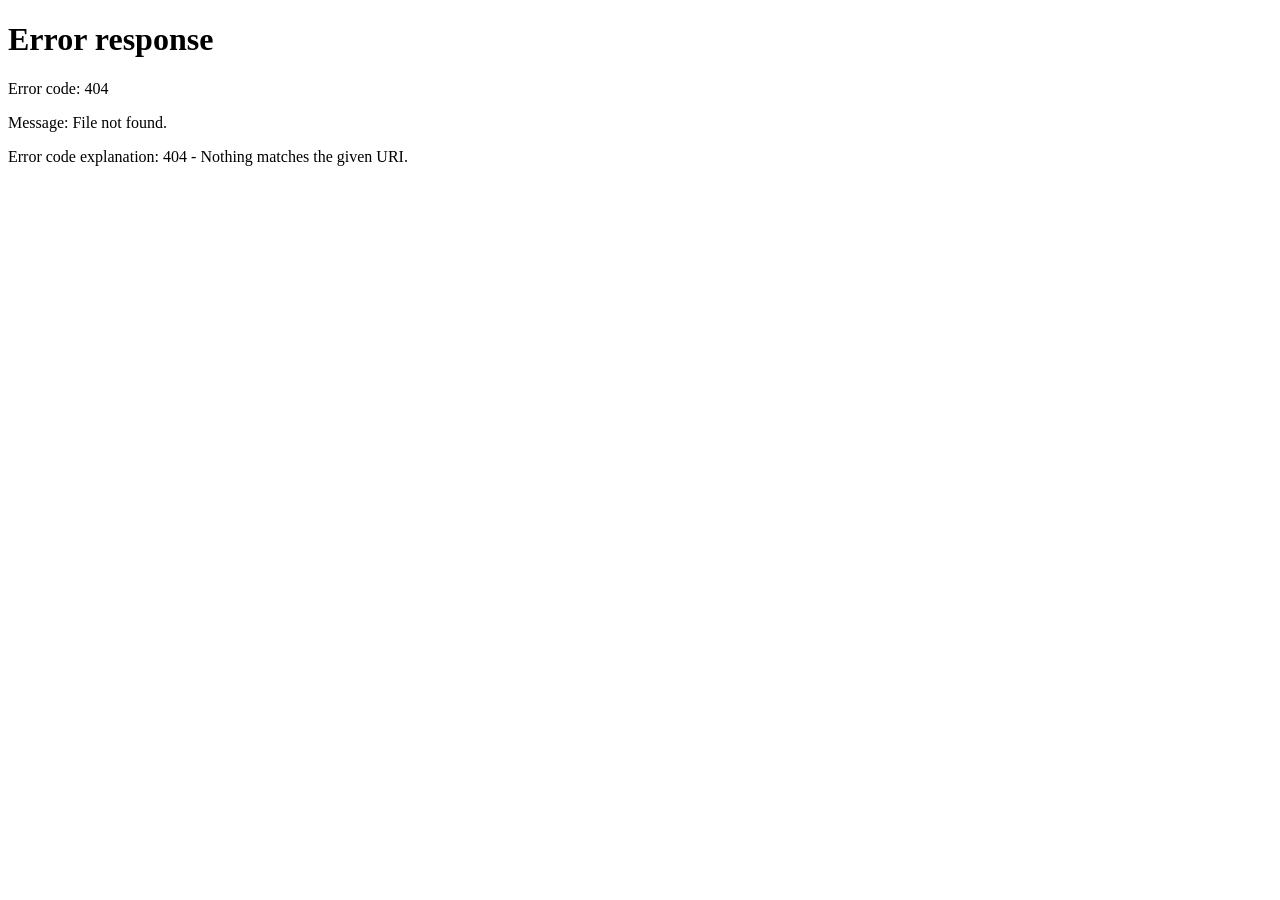
==== index.html @ 54d821c3 "Criação do Index" ====
<!DOCTYPE html>
<html lang="pt-br">
<head>
  <meta charset="UTF-8">
  <meta name="viewport" content="width=device-width, initial-scale=1.0">
  <title>Redirecionando...</title>
</head>
<body>
  <script>
    document.addEventListener("DOMContentLoaded", () => {
      window.location.href = "/tarefa/pages/tarefas.html"
    })
  </script>
</body>
</html>
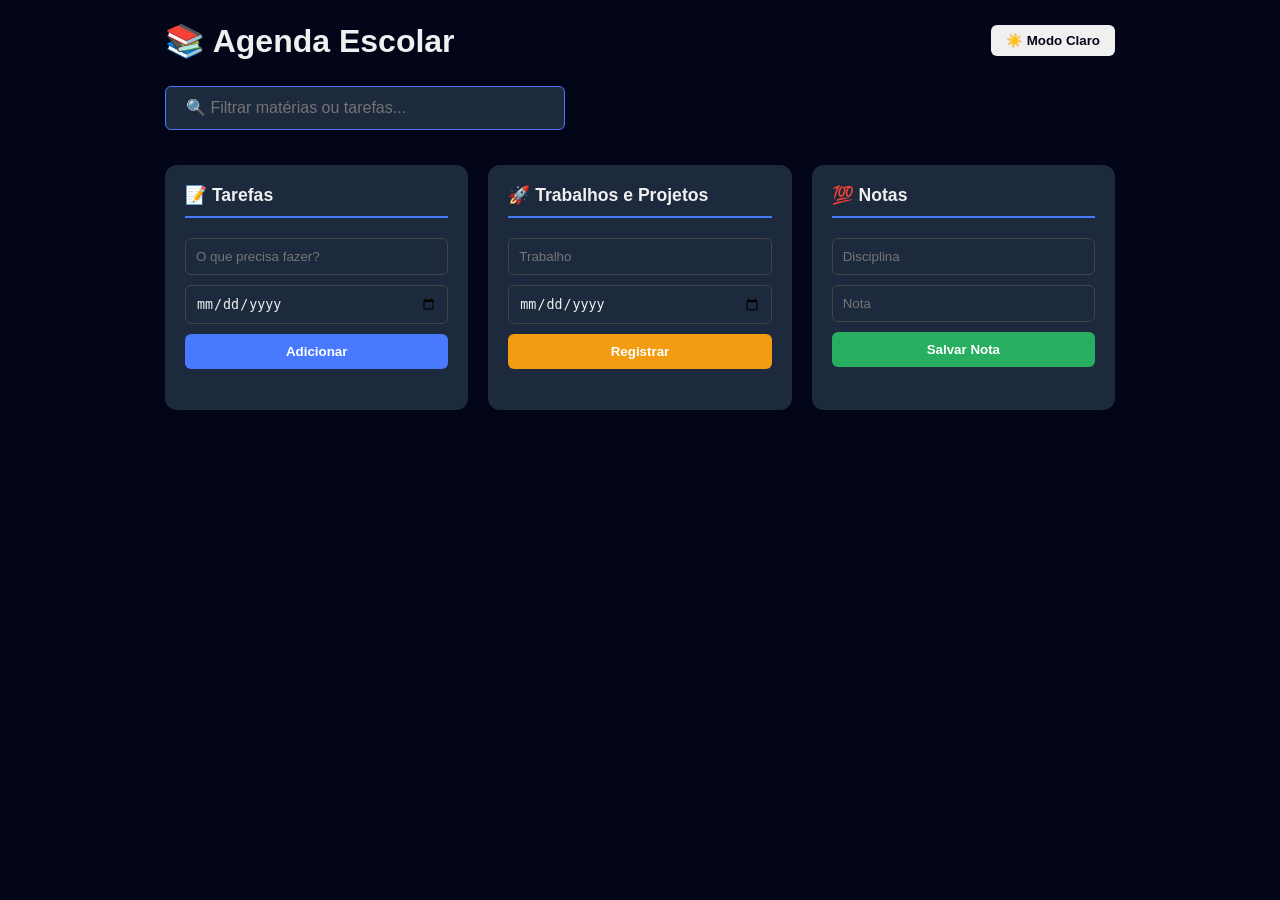
==== commit 350128e2: "Atualiza o layout da página inicial e adiciona funcionalidade de gerenciamento de tarefas" ====
--- a/index.html
+++ b/index.html
@@ -1,15 +1,300 @@
 <!DOCTYPE html>
 <html lang="pt-br">
 <head>
-  <meta charset="UTF-8">
-  <meta name="viewport" content="width=device-width, initial-scale=1.0">
-  <title>Redirecionando...</title>
+    <meta charset="UTF-8">
+    <meta name="viewport" content="width=device-width, initial-scale=1.0">
+    <title>Agenda Escolar</title>
+    <style>
+        :root {
+            --primary: #4a90e2;
+            --secondary: #f39c12;
+            --success: #27ae60;
+            --danger: #e74c3c;
+            --bg: #f4f7f6;
+            --card-bg: #ffffff;
+            --text: #2c3e50;
+            --border: #ddd;
+            --muted: #95a5a6;
+        }
+
+        body.dark-mode {
+            --bg: oklch(12.9% 0.042 264.695);
+            --card-bg: oklch(27.9% 0.041 260.031);
+            --text: #f0f0f0;
+            --border: #444;
+            --primary: #4979ff;
+        }
+
+        body {
+            font-family: 'Segoe UI', Tahoma, Geneva, Verdana, sans-serif;
+            background-color: var(--bg);
+            color: var(--text);
+            margin: 0;
+            padding: 20px;
+            transition: background 0.3s, color 0.3s;
+        }
+
+        .container { max-width: 950px; margin: 0 auto; }
+
+        header {
+            display: flex;
+            justify-content: space-between;
+            align-items: center;
+            margin-bottom: 20px;
+            flex-wrap: wrap;
+            gap: 15px;
+        }
+
+        .filter-container {
+            margin-bottom: 30px;
+            position: sticky;
+            top: 10px;
+            z-index: 100;
+        }
+
+        #filterInput {
+            border: 1px solid var(--primary);
+            font-size: 1rem;
+            padding: 12px 20px;
+            box-shadow: 0 4px 12px rgba(0,0,0,0.1);
+            outline: none;
+            max-width: 400px;
+        }
+
+        .grid {
+            display: grid;
+            grid-template-columns: repeat(auto-fit, minmax(300px, 1fr));
+            gap: 20px;
+        }
+
+        .card {
+            background: var(--card-bg);
+            padding: 20px;
+            border-radius: 12px;
+            box-shadow: 0 4px 6px rgba(0,0,0,0.1);
+        }
+
+        h2 {
+            border-bottom: 2px solid var(--primary);
+            padding-bottom: 10px;
+            font-size: 1.1rem;
+            margin-top: 0;
+        }
+
+        input[type="text"], input[type="date"], input[type="number"], button {
+            width: 100%;
+            padding: 10px;
+            margin: 5px 0;
+            border: 1px solid var(--border);
+            border-radius: 6px;
+            box-sizing: border-box;
+            background: var(--card-bg);
+            color: var(--text);
+            outline: none;
+        }
+
+        button {
+            background-color: var(--primary);
+            color: white;
+            border: none;
+            cursor: pointer;
+            font-weight: bold;
+        }
+
+        .btn-theme { width: auto; padding: 8px 15px; background: var(--text); color: var(--bg); }
+
+        .item-list { list-style: none; padding: 0; margin-top: 15px; }
+
+        .item {
+            background: rgba(0,0,0,0.03);
+            padding: 12px;
+            margin-bottom: 8px;
+            border-radius: 6px;
+            display: flex;
+            justify-content: space-between;
+            align-items: center;
+            border-left: 4px solid var(--primary);
+            transition: all 0.3s ease;
+        }
+
+        /* Estilo para itens concluídos */
+        .item.completed {
+            opacity: 0.5;
+            border-left-color: var(--muted) !important;
+            background: rgba(0,0,0,0.01);
+        }
+
+        .item.completed strong {
+            text-decoration: line-through;
+            color: var(--muted);
+        }
+
+        .item.completed .countdown { display: none; }
+
+        body.dark-mode .item { background: rgba(255,255,255,0.05); }
+
+        .item-content { display: flex; align-items: center; gap: 10px; flex-grow: 1; }
+
+        .checkbox { width: 18px; height: 18px; cursor: pointer; }
+
+        .countdown { font-size: 0.75rem; display: block; color: var(--secondary); font-weight: bold; }
+        .overdue { color: var(--danger); }
+
+        .btn-del {
+            background: var(--danger);
+            width: 30px;
+            height: 30px;
+            padding: 0;
+            margin-left: 10px;
+            flex-shrink: 0;
+        }
+    </style>
 </head>
 <body>
-  <script>
-    document.addEventListener("DOMContentLoaded", () => {
-      window.location.href = "/tarefa/pages/tarefas.html"
-    })
-  </script>
+
+<div class="container">
+    <header>
+        <h1 style="margin:0">📚 Agenda Escolar</h1>
+        <button class="btn-theme" onclick="toggleDarkMode()" id="themeBtn">🌙 Modo Escuro</button>
+    </header>
+
+    <div class="filter-container">
+        <input type="text" id="filterInput" placeholder="🔍 Filtrar matérias ou tarefas..." oninput="renderAll()">
+    </div>
+
+    <div class="grid">
+        <div class="card">
+            <h2>📝 Tarefas</h2>
+            <input type="text" id="taskName" placeholder="O que precisa fazer?">
+            <input type="date" id="taskDate">
+            <button onclick="addItem('tasks', 'taskName', 'taskDate')">Adicionar</button>
+            <ul id="taskList" class="item-list"></ul>
+        </div>
+
+        <div class="card">
+            <h2>🚀 Trabalhos e Projetos</h2>
+            <input type="text" id="projectName" placeholder="Trabalho">
+            <input type="date" id="projectDate">
+            <button onclick="addItem('projects', 'projectName', 'projectDate')" style="background-color: var(--secondary);">Registrar</button>
+            <ul id="projectList" class="item-list"></ul>
+        </div>
+
+        <div class="card">
+            <h2>💯 Notas</h2>
+            <input type="text" id="examSubject" placeholder="Disciplina">
+            <input type="number" id="examGrade" placeholder="Nota" step="0.1" min="0" max="10">
+            <button onclick="addGrade()" style="background-color: var(--success);">Salvar Nota</button>
+            <ul id="gradeList" class="item-list"></ul>
+        </div>
+    </div>
+</div>
+
+<script>
+    let data = JSON.parse(localStorage.getItem('schoolAgendaProV3')) || {
+        tasks: [],
+        projects: [],
+        grades: [],
+        darkMode: true
+    };
+
+    function toggleDarkMode() {
+        data.darkMode = !data.darkMode;
+        applyTheme();
+        saveData();
+    }
+
+    function applyTheme() {
+        const btn = document.getElementById('themeBtn');
+        document.body.classList.toggle('dark-mode', data.darkMode);
+        btn.innerText = data.darkMode ? "☀️ Modo Claro" : "🌙 Modo Escuro";
+    }
+
+    function saveData() {
+        localStorage.setItem('schoolAgendaProV3', JSON.stringify(data));
+        renderAll();
+    }
+
+    function addItem(type, nameId, dateId) {
+        const name = document.getElementById(nameId).value;
+        const date = document.getElementById(dateId).value;
+        if (name && date) {
+            data[type].push({ name, date, id: Date.now(), completed: false });
+            document.getElementById(nameId).value = '';
+            document.getElementById(dateId).value = '';
+            saveData();
+        }
+    }
+
+    function addGrade() {
+        const subject = document.getElementById('examSubject').value;
+        const grade = document.getElementById('examGrade').value;
+        if (subject && grade) {
+            data.grades.push({ subject, grade, id: Date.now() });
+            document.getElementById('examSubject').value = '';
+            document.getElementById('examGrade').value = '';
+            saveData();
+        }
+    }
+
+    function deleteItem(type, id) {
+        data[type] = data[type].filter(item => item.id !== id);
+        saveData();
+    }
+
+    function toggleComplete(type, id) {
+        const item = data[type].find(i => i.id === id);
+        if (item) {
+            item.completed = !item.completed;
+            saveData();
+        }
+    }
+
+    function getCountdownText(dateStr) {
+        const deadline = new Date(dateStr + 'T23:59:59');
+        const now = new Date();
+        const diffInDays = Math.ceil((deadline - now) / (1000 * 60 * 60 * 24)-1);
+        if (diffInDays < 0) return `<span class="countdown overdue"> Atrasado (${Math.abs(diffInDays)}d)</span>`;
+        if (diffInDays === 0) return `<span class="countdown overdue"> É HOJE!</span>`;
+        if (diffInDays === 1) return `<span class="countdown"> Amanhã</span>`;
+        return `<span class="countdown">s ${diffInDays} dias</span>`;
+    }
+
+    function renderAll() {
+        const query = document.getElementById('filterInput').value.toLowerCase();
+
+        const renderItems = (listId, items, type, border) => {
+            const filtered = items.filter(i => i.name.toLowerCase().includes(query));
+            document.getElementById(listId).innerHTML = filtered.map(i => `
+                <li class="item ${i.completed ? 'completed' : ''}" style="border-left-color: ${border}">
+                    <div class="item-content">
+                        <input type="checkbox" class="checkbox" ${i.completed ? 'checked' : ''} 
+                               onchange="toggleComplete('${type}', ${i.id})">
+                        <div>
+                            <strong>${i.name}</strong>
+                            ${getCountdownText(i.date)}
+                        </div>
+                    </div>
+                    <button class="btn-del" onclick="deleteItem('${type}', ${i.id})">×</button>
+                </li>
+            `).join('');
+        };
+
+        renderItems('taskList', data.tasks, 'tasks', 'var(--primary)');
+        renderItems('projectList', data.projects, 'projects', 'var(--secondary)');
+
+        // Notas (sem checkbox de completar)
+        const filteredGrades = data.grades.filter(g => g.subject.toLowerCase().includes(query));
+        document.getElementById('gradeList').innerHTML = filteredGrades.map(g => `
+            <li class="item" style="border-left-color: var(--success)">
+                <span>${g.subject}: <strong>${g.grade}</strong></span>
+                <button class="btn-del" onclick="deleteItem('grades', ${g.id})">×</button>
+            </li>
+        `).join('');
+    }
+
+    applyTheme();
+    renderAll();
+</script>
+
 </body>
 </html>
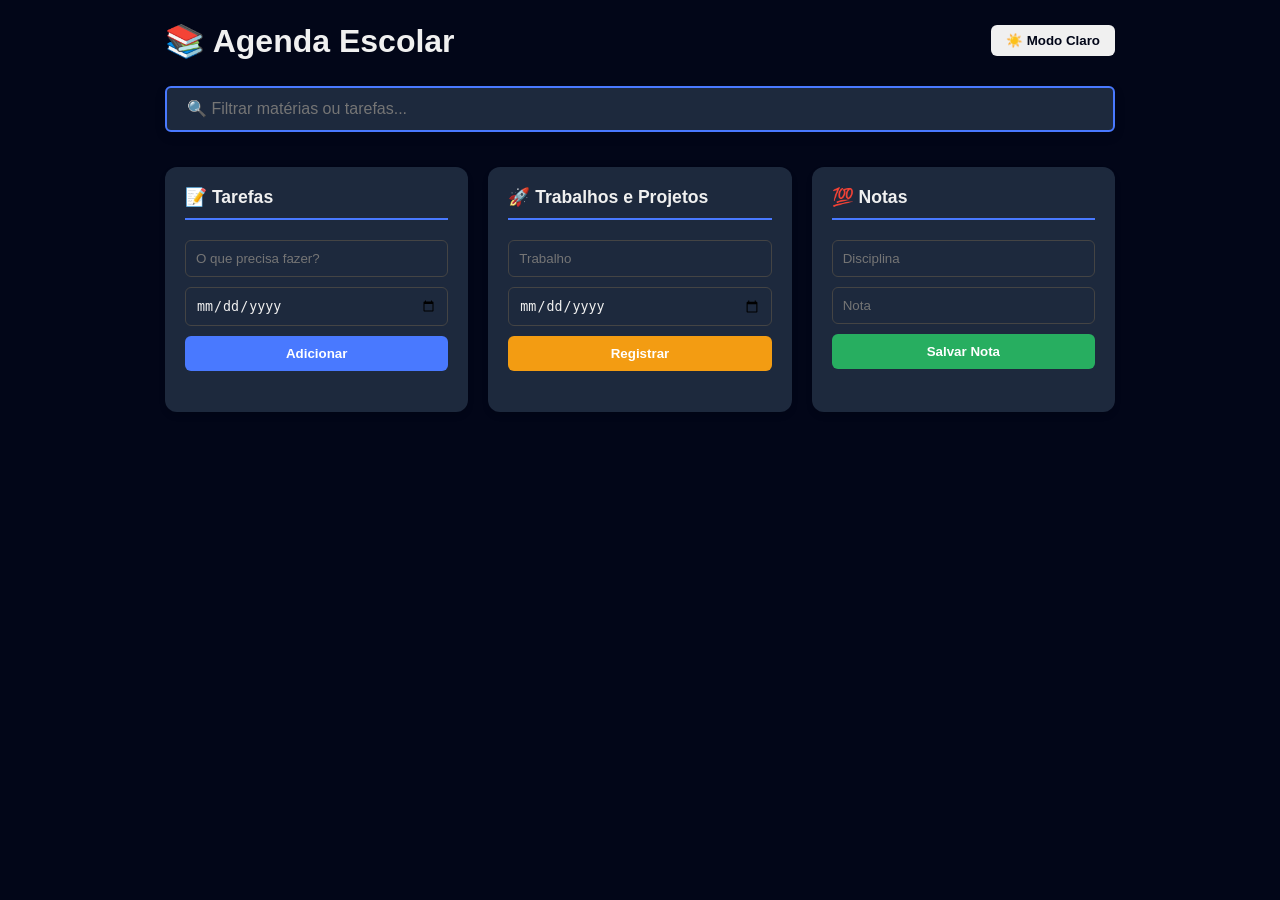
==== commit 68cc0766: "Criação do "Undo"" ====
--- a/index.html
+++ b/index.html
@@ -1,273 +1,415 @@
-<!DOCTYPE html>
+<!doctype html>
 <html lang="pt-br">
-<head>
-    <meta charset="UTF-8">
-    <meta name="viewport" content="width=device-width, initial-scale=1.0">
+  <head>
+    <meta charset="UTF-8" />
+    <meta name="viewport" content="width=device-width, initial-scale=1.0" />
     <title>Agenda Escolar</title>
     <style>
-        :root {
-            --primary: #4a90e2;
-            --secondary: #f39c12;
-            --success: #27ae60;
-            --danger: #e74c3c;
-            --bg: #f4f7f6;
-            --card-bg: #ffffff;
-            --text: #2c3e50;
-            --border: #ddd;
-            --muted: #95a5a6;
-        }
-
-        body.dark-mode {
-            --bg: oklch(12.9% 0.042 264.695);
-            --card-bg: oklch(27.9% 0.041 260.031);
-            --text: #f0f0f0;
-            --border: #444;
-            --primary: #4979ff;
-        }
-
-        body {
-            font-family: 'Segoe UI', Tahoma, Geneva, Verdana, sans-serif;
-            background-color: var(--bg);
-            color: var(--text);
-            margin: 0;
-            padding: 20px;
-            transition: background 0.3s, color 0.3s;
-        }
-
-        .container { max-width: 950px; margin: 0 auto; }
-
-        header {
-            display: flex;
-            justify-content: space-between;
-            align-items: center;
-            margin-bottom: 20px;
-            flex-wrap: wrap;
-            gap: 15px;
-        }
-
-        .filter-container {
-            margin-bottom: 30px;
-            position: sticky;
-            top: 10px;
-            z-index: 100;
-        }
-
-        #filterInput {
-            border: 1px solid var(--primary);
-            font-size: 1rem;
-            padding: 12px 20px;
-            box-shadow: 0 4px 12px rgba(0,0,0,0.1);
-            outline: none;
-            max-width: 400px;
-        }
-
-        .grid {
-            display: grid;
-            grid-template-columns: repeat(auto-fit, minmax(300px, 1fr));
-            gap: 20px;
-        }
-
-        .card {
-            background: var(--card-bg);
-            padding: 20px;
-            border-radius: 12px;
-            box-shadow: 0 4px 6px rgba(0,0,0,0.1);
-        }
-
-        h2 {
-            border-bottom: 2px solid var(--primary);
-            padding-bottom: 10px;
-            font-size: 1.1rem;
-            margin-top: 0;
-        }
-
-        input[type="text"], input[type="date"], input[type="number"], button {
-            width: 100%;
-            padding: 10px;
-            margin: 5px 0;
-            border: 1px solid var(--border);
-            border-radius: 6px;
-            box-sizing: border-box;
-            background: var(--card-bg);
-            color: var(--text);
-            outline: none;
-        }
-
-        button {
-            background-color: var(--primary);
-            color: white;
-            border: none;
-            cursor: pointer;
-            font-weight: bold;
-        }
-
-        .btn-theme { width: auto; padding: 8px 15px; background: var(--text); color: var(--bg); }
-
-        .item-list { list-style: none; padding: 0; margin-top: 15px; }
-
-        .item {
-            background: rgba(0,0,0,0.03);
-            padding: 12px;
-            margin-bottom: 8px;
-            border-radius: 6px;
-            display: flex;
-            justify-content: space-between;
-            align-items: center;
-            border-left: 4px solid var(--primary);
-            transition: all 0.3s ease;
-        }
-
-        /* Estilo para itens concluídos */
-        .item.completed {
-            opacity: 0.5;
-            border-left-color: var(--muted) !important;
-            background: rgba(0,0,0,0.01);
-        }
-
-        .item.completed strong {
-            text-decoration: line-through;
-            color: var(--muted);
-        }
-
-        .item.completed .countdown { display: none; }
-
-        body.dark-mode .item { background: rgba(255,255,255,0.05); }
-
-        .item-content { display: flex; align-items: center; gap: 10px; flex-grow: 1; }
-
-        .checkbox { width: 18px; height: 18px; cursor: pointer; }
-
-        .countdown { font-size: 0.75rem; display: block; color: var(--secondary); font-weight: bold; }
-        .overdue { color: var(--danger); }
-
-        .btn-del {
-            background: var(--danger);
-            width: 30px;
-            height: 30px;
-            padding: 0;
-            margin-left: 10px;
-            flex-shrink: 0;
-        }
+      :root {
+        --primary: #4a90e2;
+        --secondary: #f39c12;
+        --success: #27ae60;
+        --danger: #e74c3c;
+        --bg: #f4f7f6;
+        --card-bg: #ffffff;
+        --text: #2c3e50;
+        --border: #ddd;
+        --muted: #95a5a6;
+      }
+
+      body.dark-mode {
+        --bg: oklch(12.9% 0.042 264.695);
+        --card-bg: oklch(27.9% 0.041 260.031);
+        --text: #f0f0f0;
+        --border: #444;
+        --primary: #4979ff;
+      }
+
+      body {
+        font-family: "Segoe UI", Tahoma, Geneva, Verdana, sans-serif;
+        background-color: var(--bg);
+        color: var(--text);
+        margin: 0;
+        padding: 20px;
+        transition:
+          background 0.3s,
+          color 0.3s;
+      }
+
+      .container {
+        max-width: 950px;
+        margin: 0 auto;
+        padding-bottom: 80px;
+      }
+
+      header {
+        display: flex;
+        justify-content: space-between;
+        align-items: center;
+        margin-bottom: 20px;
+        flex-wrap: wrap;
+        gap: 15px;
+      }
+
+      .filter-container {
+        margin-bottom: 30px;
+        position: sticky;
+        top: 10px;
+        z-index: 100;
+      }
+
+      #filterInput {
+        border: 2px solid var(--primary);
+        font-size: 1rem;
+        padding: 12px 20px;
+        box-shadow: 0 4px 12px rgba(0, 0, 0, 0.1);
+      }
+
+      .grid {
+        display: grid;
+        grid-template-columns: repeat(auto-fit, minmax(300px, 1fr));
+        gap: 20px;
+      }
+
+      .card {
+        background: var(--card-bg);
+        padding: 20px;
+        border-radius: 12px;
+        box-shadow: 0 4px 6px rgba(0, 0, 0, 0.1);
+      }
+
+      h2 {
+        border-bottom: 2px solid var(--primary);
+        padding-bottom: 10px;
+        font-size: 1.1rem;
+        margin-top: 0;
+      }
+
+      input[type="text"],
+      input[type="date"],
+      input[type="number"],
+      button {
+        width: 100%;
+        padding: 10px;
+        margin: 5px 0;
+        border: 1px solid var(--border);
+        border-radius: 6px;
+        box-sizing: border-box;
+        background: var(--card-bg);
+        color: var(--text);
+      }
+
+      button {
+        background-color: var(--primary);
+        color: white;
+        border: none;
+        cursor: pointer;
+        font-weight: bold;
+      }
+
+      .btn-theme {
+        width: auto;
+        padding: 8px 15px;
+        background: var(--text);
+        color: var(--bg);
+      }
+
+      .item-list {
+        list-style: none;
+        padding: 0;
+        margin-top: 15px;
+      }
+
+      .item {
+        background: rgba(0, 0, 0, 0.03);
+        padding: 12px;
+        margin-bottom: 8px;
+        border-radius: 6px;
+        display: flex;
+        justify-content: space-between;
+        align-items: center;
+        border-left: 4px solid var(--primary);
+        transition: all 0.3s ease;
+      }
+
+      .item.completed {
+        opacity: 0.5;
+        border-left-color: var(--muted) !important;
+      }
+
+      .item.completed strong {
+        text-decoration: line-through;
+        color: var(--muted);
+      }
+      .item.completed .countdown {
+        display: none;
+      }
+
+      body.dark-mode .item {
+        background: rgba(255, 255, 255, 0.05);
+      }
+
+      .item-content {
+        display: flex;
+        align-items: center;
+        gap: 10px;
+        flex-grow: 1;
+      }
+      .checkbox {
+        width: 18px;
+        height: 18px;
+        cursor: pointer;
+      }
+      .countdown {
+        font-size: 0.75rem;
+        display: block;
+        color: var(--secondary);
+        font-weight: bold;
+      }
+      .overdue {
+        color: var(--danger);
+      }
+
+      .btn-del {
+        background: var(--danger);
+        width: 30px;
+        height: 30px;
+        padding: 0;
+        margin-left: 10px;
+        flex-shrink: 0;
+      }
+
+      /* ESTILO DO BOTÃO DESFAZER (TOAST) */
+      #undoContainer {
+        position: fixed;
+        bottom: 20px;
+        left: 50%;
+        transform: translateX(-50%);
+        background: #333;
+        color: white;
+        padding: 12px 25px;
+        border-radius: 30px;
+        display: none;
+        align-items: center;
+        gap: 15px;
+        box-shadow: 0 5px 15px rgba(0, 0, 0, 0.3);
+        z-index: 1000;
+        animation: slideUp 0.3s ease;
+      }
+
+      @keyframes slideUp {
+        from {
+          bottom: -50px;
+          opacity: 0;
+        }
+        to {
+          bottom: 20px;
+          opacity: 1;
+        }
+      }
+
+      .btn-undo {
+        background: var(--secondary);
+        color: white;
+        border: none;
+        padding: 5px 15px;
+        border-radius: 15px;
+        cursor: pointer;
+        width: auto;
+        margin: 0;
+      }
     </style>
-</head>
-<body>
-
-<div class="container">
-    <header>
-        <h1 style="margin:0">📚 Agenda Escolar</h1>
-        <button class="btn-theme" onclick="toggleDarkMode()" id="themeBtn">🌙 Modo Escuro</button>
-    </header>
-
-    <div class="filter-container">
-        <input type="text" id="filterInput" placeholder="🔍 Filtrar matérias ou tarefas..." oninput="renderAll()">
+  </head>
+  <body>
+    <div class="container">
+      <header>
+        <h1 style="margin: 0">📚 Agenda Escolar</h1>
+        <button class="btn-theme" onclick="toggleDarkMode()" id="themeBtn">
+          🌙 Modo Escuro
+        </button>
+      </header>
+
+      <div class="filter-container">
+        <input
+          type="text"
+          id="filterInput"
+          placeholder="🔍 Filtrar matérias ou tarefas..."
+          oninput="renderAll()"
+        />
+      </div>
+
+      <div class="grid">
+        <div class="card">
+          <h2>📝 Tarefas</h2>
+          <input type="text" id="taskName" placeholder="O que precisa fazer?" />
+          <input type="date" id="taskDate" />
+          <button onclick="addItem('tasks', 'taskName', 'taskDate')">
+            Adicionar
+          </button>
+          <ul id="taskList" class="item-list"></ul>
+        </div>
+
+        <div class="card">
+          <h2>🚀 Trabalhos e Projetos</h2>
+          <input type="text" id="projectName" placeholder="Trabalho" />
+          <input type="date" id="projectDate" />
+          <button
+            onclick="addItem('projects', 'projectName', 'projectDate')"
+            style="background-color: var(--secondary)"
+          >
+            Registrar
+          </button>
+          <ul id="projectList" class="item-list"></ul>
+        </div>
+
+        <div class="card">
+          <h2>💯 Notas</h2>
+          <input type="text" id="examSubject" placeholder="Disciplina" />
+          <input
+            type="number"
+            id="examGrade"
+            placeholder="Nota"
+            step="0.1"
+            min="0"
+            max="10"
+          />
+          <button onclick="addGrade()" style="background-color: var(--success)">
+            Salvar Nota
+          </button>
+          <ul id="gradeList" class="item-list"></ul>
+        </div>
+      </div>
     </div>
 
-    <div class="grid">
-        <div class="card">
-            <h2>📝 Tarefas</h2>
-            <input type="text" id="taskName" placeholder="O que precisa fazer?">
-            <input type="date" id="taskDate">
-            <button onclick="addItem('tasks', 'taskName', 'taskDate')">Adicionar</button>
-            <ul id="taskList" class="item-list"></ul>
-        </div>
-
-        <div class="card">
-            <h2>🚀 Trabalhos e Projetos</h2>
-            <input type="text" id="projectName" placeholder="Trabalho">
-            <input type="date" id="projectDate">
-            <button onclick="addItem('projects', 'projectName', 'projectDate')" style="background-color: var(--secondary);">Registrar</button>
-            <ul id="projectList" class="item-list"></ul>
-        </div>
-
-        <div class="card">
-            <h2>💯 Notas</h2>
-            <input type="text" id="examSubject" placeholder="Disciplina">
-            <input type="number" id="examGrade" placeholder="Nota" step="0.1" min="0" max="10">
-            <button onclick="addGrade()" style="background-color: var(--success);">Salvar Nota</button>
-            <ul id="gradeList" class="item-list"></ul>
-        </div>
+    <div id="undoContainer">
+      <span>Item excluído.</span>
+      <button class="btn-undo" onclick="undoDelete()">Desfazer</button>
     </div>
-</div>
-
-<script>
-    let data = JSON.parse(localStorage.getItem('schoolAgendaProV3')) || {
+
+    <script>
+      let data = JSON.parse(localStorage.getItem("schoolAgendaProV4")) || {
         tasks: [],
         projects: [],
         grades: [],
-        darkMode: true
-    };
-
-    function toggleDarkMode() {
+        darkMode: true,
+      };
+
+      let lastDeleted = null;
+      let undoTimeout = null;
+
+      function toggleDarkMode() {
         data.darkMode = !data.darkMode;
         applyTheme();
         saveData();
-    }
-
-    function applyTheme() {
-        const btn = document.getElementById('themeBtn');
-        document.body.classList.toggle('dark-mode', data.darkMode);
+      }
+
+      function applyTheme() {
+        const btn = document.getElementById("themeBtn");
+        document.body.classList.toggle("dark-mode", data.darkMode);
         btn.innerText = data.darkMode ? "☀️ Modo Claro" : "🌙 Modo Escuro";
-    }
-
-    function saveData() {
-        localStorage.setItem('schoolAgendaProV3', JSON.stringify(data));
+      }
+
+      function saveData() {
+        localStorage.setItem("schoolAgendaProV4", JSON.stringify(data));
         renderAll();
-    }
-
-    function addItem(type, nameId, dateId) {
+      }
+
+      function addItem(type, nameId, dateId) {
         const name = document.getElementById(nameId).value;
         const date = document.getElementById(dateId).value;
         if (name && date) {
-            data[type].push({ name, date, id: Date.now(), completed: false });
-            document.getElementById(nameId).value = '';
-            document.getElementById(dateId).value = '';
-            saveData();
-        }
-    }
-
-    function addGrade() {
-        const subject = document.getElementById('examSubject').value;
-        const grade = document.getElementById('examGrade').value;
+          data[type].push({ name, date, id: Date.now(), completed: false });
+          document.getElementById(nameId).value = "";
+          document.getElementById(dateId).value = "";
+          saveData();
+        }
+      }
+
+      function addGrade() {
+        const subject = document.getElementById("examSubject").value;
+        const grade = document.getElementById("examGrade").value;
         if (subject && grade) {
-            data.grades.push({ subject, grade, id: Date.now() });
-            document.getElementById('examSubject').value = '';
-            document.getElementById('examGrade').value = '';
-            saveData();
-        }
-    }
-
-    function deleteItem(type, id) {
-        data[type] = data[type].filter(item => item.id !== id);
-        saveData();
-    }
-
-    function toggleComplete(type, id) {
-        const item = data[type].find(i => i.id === id);
+          data.grades.push({ subject, grade, id: Date.now() });
+          document.getElementById("examSubject").value = "";
+          document.getElementById("examGrade").value = "";
+          saveData();
+        }
+      }
+
+      // LOGICA DE DELETAR COM BACKUP
+      function deleteItem(type, id) {
+        const itemIndex = data[type].findIndex((item) => item.id === id);
+        if (itemIndex > -1) {
+          // Salva para desfazer
+          lastDeleted = { type, item: data[type][itemIndex] };
+
+          // Remove o item
+          data[type].splice(itemIndex, 1);
+          saveData();
+
+          // Mostra o botão de desfazer
+          showUndoToast();
+        }
+      }
+
+      function showUndoToast() {
+        const toast = document.getElementById("undoContainer");
+        toast.style.display = "flex";
+
+        if (undoTimeout) clearTimeout(undoTimeout);
+
+        undoTimeout = setTimeout(() => {
+          toast.style.display = "none";
+          lastDeleted = null;
+        }, 10000); // 10 segundos para decidir
+      }
+
+      function undoDelete() {
+        if (lastDeleted) {
+          data[lastDeleted.type].push(lastDeleted.item);
+          lastDeleted = null;
+          document.getElementById("undoContainer").style.display = "none";
+          saveData();
+        }
+      }
+
+      function toggleComplete(type, id) {
+        const item = data[type].find((i) => i.id === id);
         if (item) {
-            item.completed = !item.completed;
-            saveData();
-        }
-    }
-
-    function getCountdownText(dateStr) {
-        const deadline = new Date(dateStr + 'T23:59:59');
+          item.completed = !item.completed;
+          saveData();
+        }
+      }
+
+      function getCountdownText(dateStr) {
+        const deadline = new Date(dateStr + "T23:59:59");
         const now = new Date();
-        const diffInDays = Math.ceil((deadline - now) / (1000 * 60 * 60 * 24)-1);
-        if (diffInDays < 0) return `<span class="countdown overdue"> Atrasado (${Math.abs(diffInDays)}d)</span>`;
-        if (diffInDays === 0) return `<span class="countdown overdue"> É HOJE!</span>`;
+        const diffInDays = Math.ceil(
+          (deadline - now) / (1000 * 60 * 60 * 24) - 1,
+        );
+        if (diffInDays < 0)
+          return `<span class="countdown overdue"> Atrasado (${Math.abs(diffInDays)}d)</span>`;
+        if (diffInDays === 0)
+          return `<span class="countdown overdue"> É HOJE!</span>`;
         if (diffInDays === 1) return `<span class="countdown"> Amanhã</span>`;
-        return `<span class="countdown">s ${diffInDays} dias</span>`;
-    }
-
-    function renderAll() {
-        const query = document.getElementById('filterInput').value.toLowerCase();
+        return `<span class="countdown"> ${diffInDays} dias</span>`;
+      }
+
+      function renderAll() {
+        const query = document
+          .getElementById("filterInput")
+          .value.toLowerCase();
 
         const renderItems = (listId, items, type, border) => {
-            const filtered = items.filter(i => i.name.toLowerCase().includes(query));
-            document.getElementById(listId).innerHTML = filtered.map(i => `
-                <li class="item ${i.completed ? 'completed' : ''}" style="border-left-color: ${border}">
+          const filtered = items.filter((i) =>
+            i.name.toLowerCase().includes(query),
+          );
+          document.getElementById(listId).innerHTML = filtered
+            .map(
+              (i) => `
+                <li class="item ${i.completed ? "completed" : ""}" style="border-left-color: ${border}">
                     <div class="item-content">
-                        <input type="checkbox" class="checkbox" ${i.completed ? 'checked' : ''} 
+                        <input type="checkbox" class="checkbox" ${i.completed ? "checked" : ""} 
                                onchange="toggleComplete('${type}', ${i.id})">
                         <div>
                             <strong>${i.name}</strong>
@@ -276,25 +418,36 @@
                     </div>
                     <button class="btn-del" onclick="deleteItem('${type}', ${i.id})">×</button>
                 </li>
-            `).join('');
+            `,
+            )
+            .join("");
         };
 
-        renderItems('taskList', data.tasks, 'tasks', 'var(--primary)');
-        renderItems('projectList', data.projects, 'projects', 'var(--secondary)');
-
-        // Notas (sem checkbox de completar)
-        const filteredGrades = data.grades.filter(g => g.subject.toLowerCase().includes(query));
-        document.getElementById('gradeList').innerHTML = filteredGrades.map(g => `
+        renderItems("taskList", data.tasks, "tasks", "var(--primary)");
+        renderItems(
+          "projectList",
+          data.projects,
+          "projects",
+          "var(--secondary)",
+        );
+
+        const filteredGrades = data.grades.filter((g) =>
+          g.subject.toLowerCase().includes(query),
+        );
+        document.getElementById("gradeList").innerHTML = filteredGrades
+          .map(
+            (g) => `
             <li class="item" style="border-left-color: var(--success)">
                 <span>${g.subject}: <strong>${g.grade}</strong></span>
                 <button class="btn-del" onclick="deleteItem('grades', ${g.id})">×</button>
             </li>
-        `).join('');
-    }
-
-    applyTheme();
-    renderAll();
-</script>
-
-</body>
-</html>+        `,
+          )
+          .join("");
+      }
+
+      applyTheme();
+      renderAll();
+    </script>
+  </body>
+</html>
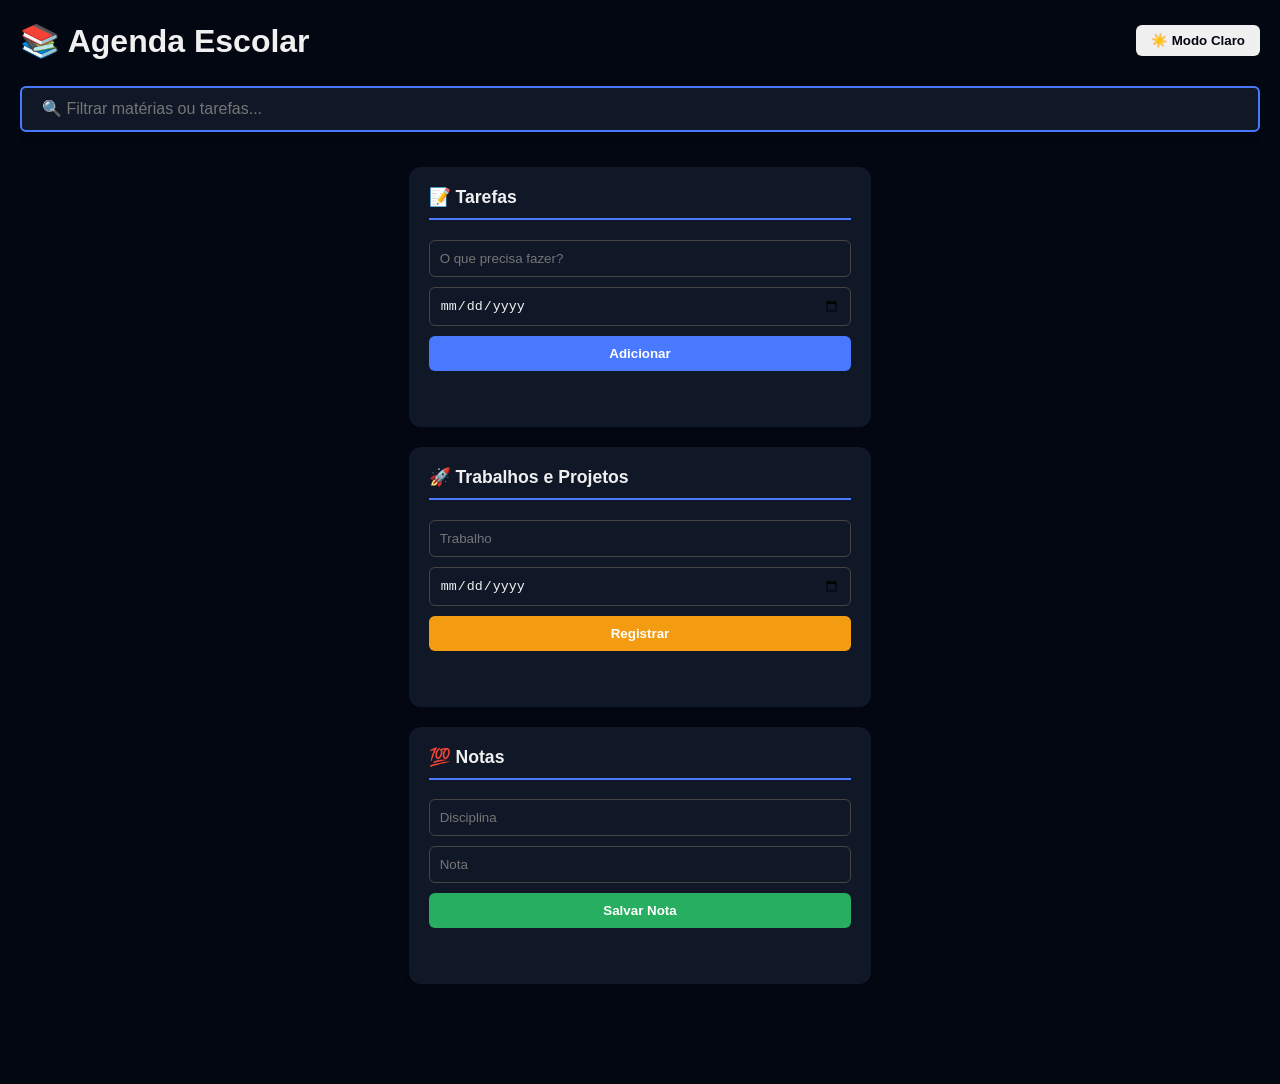
==== commit c26b4c1f: "Criação do sistema de notificações, quebrar linha da lista de tarefas e arrumar o flex collumn Co-au" ====
--- a/index.html
+++ b/index.html
@@ -10,7 +10,7 @@
         --secondary: #f39c12;
         --success: #27ae60;
         --danger: #e74c3c;
-        --bg: #f4f7f6;
+        --bg: oklch(88% 0.011 106.6);
         --card-bg: #ffffff;
         --text: #2c3e50;
         --border: #ddd;
@@ -18,8 +18,8 @@
       }
 
       body.dark-mode {
-        --bg: oklch(12.9% 0.042 264.695);
-        --card-bg: oklch(27.9% 0.041 260.031);
+        --bg: oklch(13% 0.028 261.692);
+        --card-bg: oklch(21% 0.034 264.665);
         --text: #f0f0f0;
         --border: #444;
         --primary: #4979ff;
@@ -34,12 +34,22 @@
         transition:
           background 0.3s,
           color 0.3s;
+        box-sizing: border-box;
+        max-width: 100%;
+        overflow-x: hidden;
+      }
+
+      *, *::before, *::after {
+        box-sizing: border-box;
       }
 
       .container {
         max-width: 950px;
         margin: 0 auto;
         padding-bottom: 80px;
+        max-width: 100%;
+        overflow: hidden;
+        box-sizing: border-box;
       }
 
       header {
@@ -65,10 +75,14 @@
         box-shadow: 0 4px 12px rgba(0, 0, 0, 0.1);
       }
 
-      .grid {
-        display: grid;
-        grid-template-columns: repeat(auto-fit, minmax(300px, 1fr));
+      .flex {
+        display: flex;
+        flex-wrap: wrap;
+        flex-direction: column;
         gap: 20px;
+        align-content: center;
+        max-width: 100%;
+        overflow: hidden;
       }
 
       .card {
@@ -76,6 +90,9 @@
         padding: 20px;
         border-radius: 12px;
         box-shadow: 0 4px 6px rgba(0, 0, 0, 0.1);
+        max-width: 500px;
+        word-wrap: break-word;
+        overflow-wrap: break-word;
       }
 
       h2 {
@@ -118,6 +135,8 @@
         list-style: none;
         padding: 0;
         margin-top: 15px;
+        overflow: hidden;
+        max-width: 100%;
       }
 
       .item {
@@ -127,9 +146,14 @@
         border-radius: 6px;
         display: flex;
         justify-content: space-between;
-        align-items: center;
+        align-items: flex-start;
         border-left: 4px solid var(--primary);
         transition: all 0.3s ease;
+        flex-wrap: wrap;
+        gap: 10px;
+        overflow: hidden;
+        max-width: 100%;
+        box-sizing: border-box;
       }
 
       .item.completed {
@@ -151,21 +175,35 @@
 
       .item-content {
         display: flex;
-        align-items: center;
+        align-items: flex-start;
         gap: 10px;
-        flex-grow: 1;
-      }
-      .checkbox {
-        width: 18px;
-        height: 18px;
-        cursor: pointer;
-      }
+        flex: 1 1 0%;
+        min-width: 0;
+        overflow: hidden;
+      }
+
+      .item-content > div {
+        overflow: hidden;
+        text-overflow: ellipsis;
+        max-width: 100%;
+      }
+
+      .item-content strong {
+        word-wrap: break-word;
+        overflow-wrap: break-word;
+        word-break: break-word;
+        display: inline-block;
+        max-width: 100%;
+      }
+
       .countdown {
         font-size: 0.75rem;
         display: block;
         color: var(--secondary);
         font-weight: bold;
-      }
+        word-break: break-word;
+      }
+
       .overdue {
         color: var(--danger);
       }
@@ -175,7 +213,6 @@
         width: 30px;
         height: 30px;
         padding: 0;
-        margin-left: 10px;
         flex-shrink: 0;
       }
 
@@ -218,9 +255,77 @@
         width: auto;
         margin: 0;
       }
+
+      /* NOTIFICAÇÕES */
+      #notificationContainer {
+        position: fixed;
+        top: 20px;
+        right: 20px;
+        z-index: 2000;
+        display: flex;
+        flex-direction: column;
+        gap: 10px;
+        max-width: 350px;
+      }
+
+      .notification {
+        background: var(--card-bg);
+        border-left: 4px solid var(--danger);
+        padding: 15px;
+        border-radius: 8px;
+        box-shadow: 0 4px 12px rgba(0, 0, 0, 0.15);
+        display: flex;
+        justify-content: space-between;
+        align-items: flex-start;
+        gap: 10px;
+        animation: slideIn 0.3s ease;
+      }
+
+      @keyframes slideIn {
+        from {
+          transform: translateX(100%);
+          opacity: 0;
+        }
+        to {
+          transform: translateX(0);
+          opacity: 1;
+        }
+      }
+
+      .notification-content {
+        flex: 1;
+      }
+
+      .notification-title {
+        font-weight: bold;
+        color: var(--danger);
+        margin-bottom: 5px;
+        display: block;
+      }
+
+      .notification-text {
+        font-size: 0.9rem;
+        color: var(--text);
+      }
+
+      .notification-close {
+        background: transparent;
+        color: var(--muted);
+        border: none;
+        font-size: 1.2rem;
+        cursor: pointer;
+        padding: 0;
+        width: auto;
+        line-height: 1;
+      }
+
+      .notification-close:hover {
+        color: var(--text);
+      }
     </style>
   </head>
   <body>
+    <div id="notificationContainer"></div>
     <div class="container">
       <header>
         <h1 style="margin: 0">📚 Agenda Escolar</h1>
@@ -238,7 +343,7 @@
         />
       </div>
 
-      <div class="grid">
+      <div class="flex">
         <div class="card">
           <h2>📝 Tarefas</h2>
           <input type="text" id="taskName" placeholder="O que precisa fazer?" />
@@ -296,6 +401,73 @@
 
       let lastDeleted = null;
       let undoTimeout = null;
+      let notifiedItems = JSON.parse(localStorage.getItem("notifiedItems")) || [];
+
+      // Solicitar permissão para notificações do sistema
+      function requestNotificationPermission() {
+        if ("Notification" in window && Notification.permission === "default") {
+          Notification.requestPermission();
+        }
+      }
+
+      // Notificação do sistema (nativa)
+      function sendSystemNotification(title, body) {
+        if ("Notification" in window && Notification.permission === "granted") {
+          new Notification(title, {
+            body: body,
+            icon: "📚",
+            tag: "agenda-escolar",
+            requireInteraction: false,
+          });
+        }
+      }
+
+      // Notificação visual no site
+      function showInAppNotification(title, text) {
+        const container = document.getElementById("notificationContainer");
+        const notification = document.createElement("div");
+        notification.className = "notification";
+        notification.innerHTML = `
+          <div class="notification-content">
+            <span class="notification-title">${title}</span>
+            <span class="notification-text">${text}</span>
+          </div>
+          <button class="notification-close" onclick="this.parentElement.remove()">×</button>
+        `;
+        container.appendChild(notification);
+
+        setTimeout(() => {
+          if (notification.parentElement) {
+            notification.remove();
+          }
+        }, 8000);
+      }
+
+      // Verificar tarefas com prazo para hoje
+      function checkNotifications() {
+        const today = new Date().toISOString().split("T")[0];
+        const allItems = [...data.tasks, ...data.projects].filter((i) => !i.completed);
+
+        allItems.forEach((item) => {
+          if (item.date === today && !notifiedItems.includes(item.id)) {
+            const message = `${item.name} tem prazo para hoje.`;
+            
+            // Notificação no app
+            showInAppNotification("⚠️ Prazo Hoje!", message);
+            
+            // Notificação do sistema
+            sendSystemNotification("⚠️ Prazo Hoje!", message);
+            
+            notifiedItems.push(item.id);
+            localStorage.setItem("notifiedItems", JSON.stringify(notifiedItems));
+          }
+        });
+      }
+
+      // Verificar notificações ao carregar e a cada minuto
+      requestNotificationPermission();
+      checkNotifications();
+      setInterval(checkNotifications, 60000);
 
       function toggleDarkMode() {
         data.darkMode = !data.darkMode;
@@ -401,9 +573,14 @@
           .value.toLowerCase();
 
         const renderItems = (listId, items, type, border) => {
-          const filtered = items.filter((i) =>
-            i.name.toLowerCase().includes(query),
-          );
+          const filtered = items
+            .filter((i) => i.name.toLowerCase().includes(query))
+            .sort((a, b) => {
+              if (a.completed !== b.completed) {
+                return a.completed ? 1 : -1;
+              }
+              return new Date(a.date) - new Date(b.date);
+            });
           document.getElementById(listId).innerHTML = filtered
             .map(
               (i) => `
@@ -411,7 +588,7 @@
                     <div class="item-content">
                         <input type="checkbox" class="checkbox" ${i.completed ? "checked" : ""} 
                                onchange="toggleComplete('${type}', ${i.id})">
-                        <div>
+                        <div style="word-break: break-word; max-width: 100%;">
                             <strong>${i.name}</strong>
                             ${getCountdownText(i.date)}
                         </div>
@@ -431,14 +608,14 @@
           "var(--secondary)",
         );
 
-        const filteredGrades = data.grades.filter((g) =>
-          g.subject.toLowerCase().includes(query),
-        );
+        const filteredGrades = data.grades
+          .filter((g) => g.subject.toLowerCase().includes(query))
+          .sort((a, b) => new Date(a.id) - new Date(b.id));
         document.getElementById("gradeList").innerHTML = filteredGrades
           .map(
             (g) => `
             <li class="item" style="border-left-color: var(--success)">
-                <span>${g.subject}: <strong>${g.grade}</strong></span>
+                <span style="word-break: break-word; max-width: 100%;">${g.subject}: <strong>${g.grade}</strong></span>
                 <button class="btn-del" onclick="deleteItem('grades', ${g.id})">×</button>
             </li>
         `,
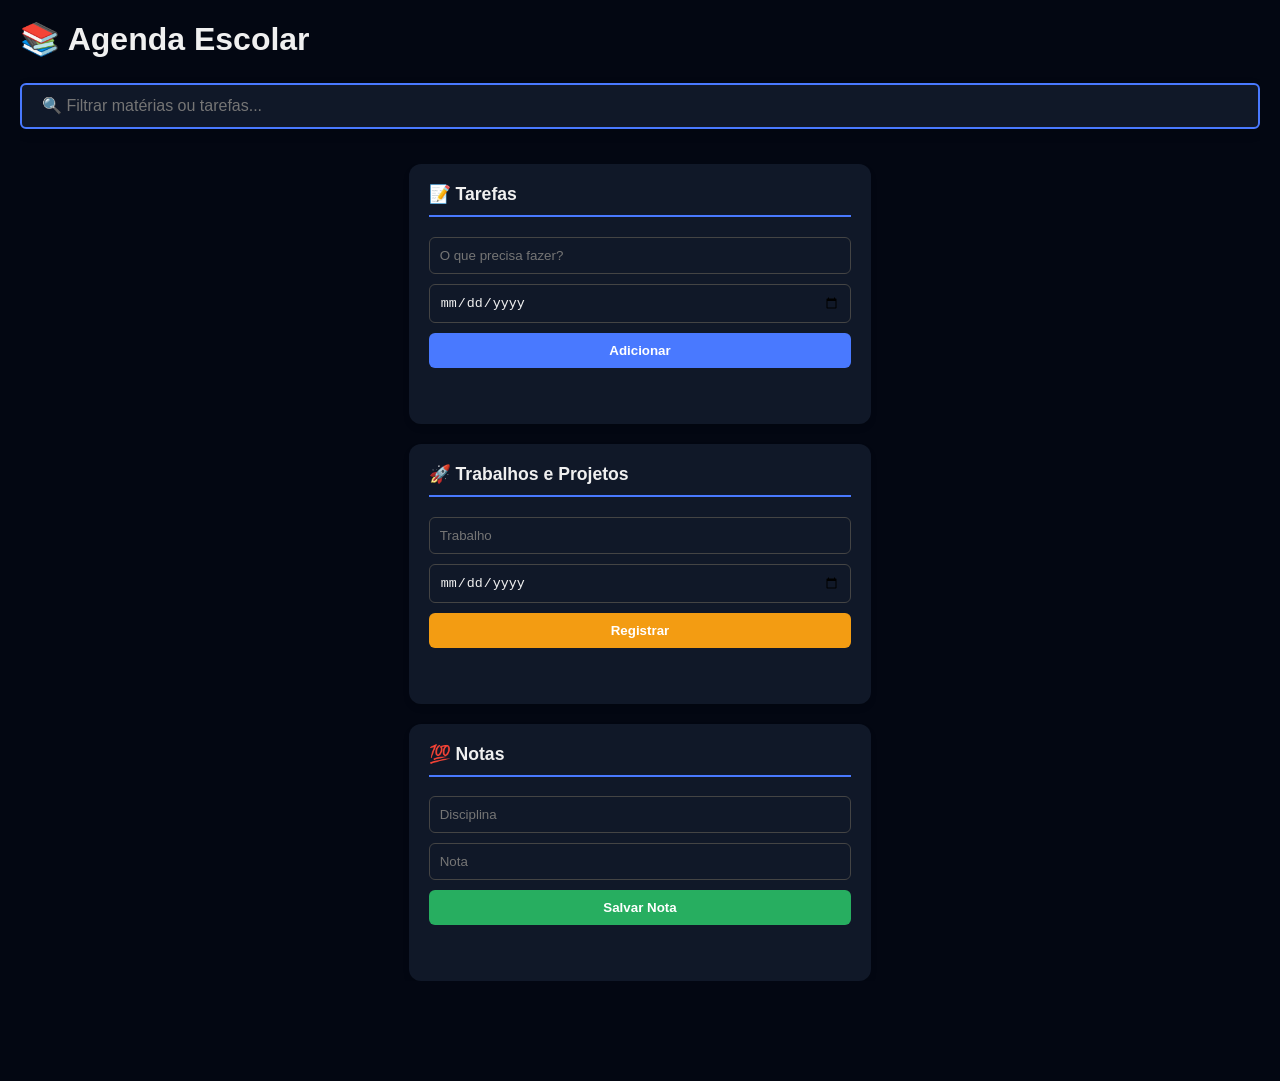
==== commit 14db8346: "Retirada do modo claro Co-authored-by: Copilot <copilot@github.com>" ====
--- a/index.html
+++ b/index.html
@@ -124,13 +124,6 @@
         font-weight: bold;
       }
 
-      .btn-theme {
-        width: auto;
-        padding: 8px 15px;
-        background: var(--text);
-        color: var(--bg);
-      }
-
       .item-list {
         list-style: none;
         padding: 0;
@@ -255,83 +248,12 @@
         width: auto;
         margin: 0;
       }
-
-      /* NOTIFICAÇÕES */
-      #notificationContainer {
-        position: fixed;
-        top: 20px;
-        right: 20px;
-        z-index: 2000;
-        display: flex;
-        flex-direction: column;
-        gap: 10px;
-        max-width: 350px;
-      }
-
-      .notification {
-        background: var(--card-bg);
-        border-left: 4px solid var(--danger);
-        padding: 15px;
-        border-radius: 8px;
-        box-shadow: 0 4px 12px rgba(0, 0, 0, 0.15);
-        display: flex;
-        justify-content: space-between;
-        align-items: flex-start;
-        gap: 10px;
-        animation: slideIn 0.3s ease;
-      }
-
-      @keyframes slideIn {
-        from {
-          transform: translateX(100%);
-          opacity: 0;
-        }
-        to {
-          transform: translateX(0);
-          opacity: 1;
-        }
-      }
-
-      .notification-content {
-        flex: 1;
-      }
-
-      .notification-title {
-        font-weight: bold;
-        color: var(--danger);
-        margin-bottom: 5px;
-        display: block;
-      }
-
-      .notification-text {
-        font-size: 0.9rem;
-        color: var(--text);
-      }
-
-      .notification-close {
-        background: transparent;
-        color: var(--muted);
-        border: none;
-        font-size: 1.2rem;
-        cursor: pointer;
-        padding: 0;
-        width: auto;
-        line-height: 1;
-      }
-
-      .notification-close:hover {
-        color: var(--text);
-      }
     </style>
   </head>
   <body>
-    <div id="notificationContainer"></div>
     <div class="container">
       <header>
         <h1 style="margin: 0">📚 Agenda Escolar</h1>
-        <button class="btn-theme" onclick="toggleDarkMode()" id="themeBtn">
-          🌙 Modo Escuro
-        </button>
       </header>
 
       <div class="filter-container">
@@ -396,90 +318,18 @@
         tasks: [],
         projects: [],
         grades: [],
-        darkMode: true,
       };
+
+      // Remover propriedade darkMode antiga se existir
+      if (data.darkMode !== undefined) {
+        delete data.darkMode;
+      }
 
       let lastDeleted = null;
       let undoTimeout = null;
-      let notifiedItems = JSON.parse(localStorage.getItem("notifiedItems")) || [];
-
-      // Solicitar permissão para notificações do sistema
-      function requestNotificationPermission() {
-        if ("Notification" in window && Notification.permission === "default") {
-          Notification.requestPermission();
-        }
-      }
-
-      // Notificação do sistema (nativa)
-      function sendSystemNotification(title, body) {
-        if ("Notification" in window && Notification.permission === "granted") {
-          new Notification(title, {
-            body: body,
-            icon: "📚",
-            tag: "agenda-escolar",
-            requireInteraction: false,
-          });
-        }
-      }
-
-      // Notificação visual no site
-      function showInAppNotification(title, text) {
-        const container = document.getElementById("notificationContainer");
-        const notification = document.createElement("div");
-        notification.className = "notification";
-        notification.innerHTML = `
-          <div class="notification-content">
-            <span class="notification-title">${title}</span>
-            <span class="notification-text">${text}</span>
-          </div>
-          <button class="notification-close" onclick="this.parentElement.remove()">×</button>
-        `;
-        container.appendChild(notification);
-
-        setTimeout(() => {
-          if (notification.parentElement) {
-            notification.remove();
-          }
-        }, 8000);
-      }
-
-      // Verificar tarefas com prazo para hoje
-      function checkNotifications() {
-        const today = new Date().toISOString().split("T")[0];
-        const allItems = [...data.tasks, ...data.projects].filter((i) => !i.completed);
-
-        allItems.forEach((item) => {
-          if (item.date === today && !notifiedItems.includes(item.id)) {
-            const message = `${item.name} tem prazo para hoje.`;
-            
-            // Notificação no app
-            showInAppNotification("⚠️ Prazo Hoje!", message);
-            
-            // Notificação do sistema
-            sendSystemNotification("⚠️ Prazo Hoje!", message);
-            
-            notifiedItems.push(item.id);
-            localStorage.setItem("notifiedItems", JSON.stringify(notifiedItems));
-          }
-        });
-      }
-
-      // Verificar notificações ao carregar e a cada minuto
-      requestNotificationPermission();
-      checkNotifications();
-      setInterval(checkNotifications, 60000);
-
-      function toggleDarkMode() {
-        data.darkMode = !data.darkMode;
-        applyTheme();
-        saveData();
-      }
-
-      function applyTheme() {
-        const btn = document.getElementById("themeBtn");
-        document.body.classList.toggle("dark-mode", data.darkMode);
-        btn.innerText = data.darkMode ? "☀️ Modo Claro" : "🌙 Modo Escuro";
-      }
+
+      // Aplicar modo escuro por padrão
+      document.body.classList.add("dark-mode");
 
       function saveData() {
         localStorage.setItem("schoolAgendaProV4", JSON.stringify(data));
@@ -623,7 +473,6 @@
           .join("");
       }
 
-      applyTheme();
       renderAll();
     </script>
   </body>
